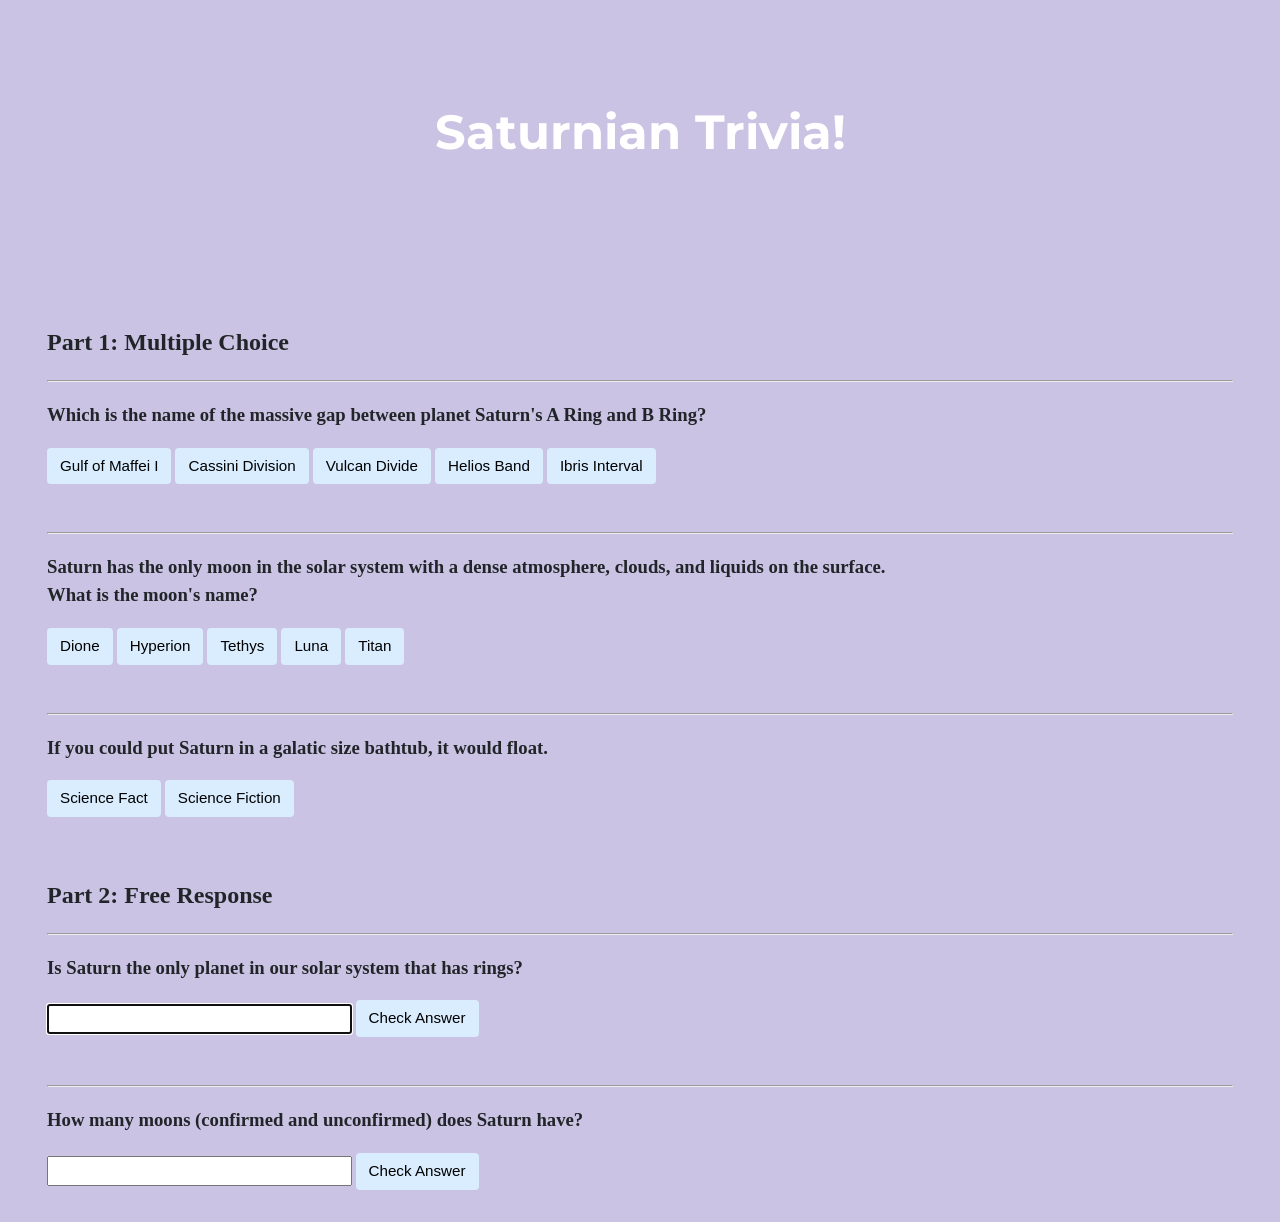
==== SaturnTriviaApp/index.html @ 4d4d66ab "first commit of project" ====
<!DOCTYPE html>

<html lang="en">
    <head>
        <link href="https://fonts.googleapis.com/css2?family=Montserrat:wght@500&display=swap" rel="stylesheet">
        <link href="styles.css" rel="stylesheet">
        <title>Trivia!</title>

        <script>
            //create play method for the confirmation sound
            function play()
            {
            var audio = new Audio('Saturn_sound.mp3');
            audio.play();
            }

            //Color buttons and fields and play confirmation sound according to whether the answer is correct or not
            function colorGreen(ans, pId)
                {
                    ans.style.backgroundColor = '#74c798';
                    document.getElementById(pId).innerHTML = "Correct!";
                    play();
                }
            function colorRed(ans, pId)
                {
                    ans.style.backgroundColor = '#EE9191';
                    document.getElementById(pId).innerHTML = "Incorrect";
                }


        //called by the form listener to check the user's response for correctness
            function checker1()
                {
                    var response1 = document.querySelector('#check1');
                    if(response1.value == "no")
                    {
                        colorGreen(response1, "fill1");
                    }
                    else
                    {
                    colorRed(response1, "fill1");
                    }
                }

            function checker2()
                {
                 var response2 = document.querySelector('#check2');
                    if(response2.value == 82)
                    {
                        colorGreen(response2, "fill2");
                    }
                    else
                    {
                    colorRed(response2, "fill2");
                    }
                }


        //form listener for the clicking of onsubmit to submit free answer form
            function flisten()
                {
                    document.querySelector('form').addEventListener('submit', checker1, checker2)
                 }
            document.addEventListener('DOMContentLoaded', flisten);
        </script>
    </head>

    <body>
        <div class="saturn-image">
            <div class="jumbotron">
            <h1>Saturnian Trivia!</h1>
            </div>
        </div>

        <div class="container">

            <div class="section">
                <h2>Part 1: Multiple Choice </h2>
                <hr>
                <!-- Ask multiple choice question and create clickable buttons for answer options -->
                     <h3>
                        Which is the name of the massive gap between planet Saturn's A Ring and B Ring?
                    </h3>
                    <button id = "Maffei" onclick = "colorRed(Maffei, 'multi1')" class = 'wrong' >Gulf of Maffei I </button>
                    <button id = "Cassini" onclick = "colorGreen(Cassini, 'multi1')" class = 'right'>Cassini Division</button>
                    <button id = "Vulcan" onclick = "colorRed(Vulcan, 'multi1')" class = 'wrong'>Vulcan Divide</button>
                    <button id = "Helios" onclick = "colorRed(Helios, 'multi1')" class = 'wrong'>Helios Band</button>
                    <button id = "Ibris" onclick = "colorRed(Ibris, 'multi1')" class = 'wrong'>Ibris Interval</button>
            </div>

            <p id="multi1"></p>

            <div class="section">
                <hr>
                <!-- Ask multiple choice question and create clickable buttons for answer options -->
                     <h3>
                        Saturn has the only moon in the solar system with a dense atmosphere, clouds, and liquids on the surface. <br>
                        What is the moon's name?
                    </h3>
                    <button id = "Dione" onclick = "colorRed(Dione, 'multi2')" class = 'wrong' >Dione </button>
                    <button id = "Hyperion" onclick = "colorRed(Hyperion, 'multi2')" class = 'wrong'>Hyperion</button>
                    <button id = "Tethys" onclick = "colorRed(Tethys, 'multi2')" class = 'wrong'>Tethys</button>
                    <button id = "Luna" onclick = "colorRed(Luna, 'multi2')" class = 'wrong'>Luna</button>
                    <button id = "Titan" onclick = "colorGreen(Titan, 'multi2')" class = 'right'>Titan</button>
            </div>
            <p id="multi2"></p>

             <div class="section">
                <hr>
                <!-- Ask multiple choice question and create clickable buttons for answer options -->
                     <h3>
                        If you could put Saturn in a galatic size bathtub, it would float. <br>

                    </h3>
                    <button id = "fact" onclick = "colorGreen(fact, 'multi3')" class = 'right'>Science Fact</button>
                    <button id = "fiction" onclick = "colorRed(fiction, 'multi3')" class = 'wrong' >Science Fiction </button>

            </div>
            <p id="multi3"></p>


            <div class="section">
                <h2>Part 2: Free Response</h2>
                <hr>
                <!--Ask free response question and use onsubmit with form to submit the answer for checking-->
                <h3>
                    Is Saturn the only planet in our solar system that has rings?
                </h3>
                <form onsubmit ="setTimeout(checker1, 1000); return false;">
                    <input id="check1" type ="text" autofocus placeholder="">
                    <input type = "submit" value = "Check Answer">
                </form>
            </div>

            <p id="fill1"></p>

            <div class="section">
                <hr>
                <!--Ask free response question and use onsubmit with form to submit the answer for checking-->
                <h3>
                    How many moons (confirmed and unconfirmed) does Saturn have?
                </h3>
                <form onsubmit ="setTimeout(checker2, 1000); return false;">
                    <input id="check2" type ="text" autofocus placeholder="">
                    <input type = "submit" value = "Check Answer">
                </form>
            </div>

             <p id="fill2"></p>
            </div>
    </body>
</html>
---- SaturnTriviaApp/styles.css ----
/*Changed background-color to match theme*/
body {
    background-color: #CBC3E3;
    color: #212529;
    font-size: 1rem;
    font-weight: 400;
    line-height: 1.5;
    margin: 0;
    text-align: left;
}

.container {
    margin-left: auto;
    margin-right: auto;
    padding-left: 15px;
    padding-right: 15px;
}

/*Added a banner image*/
.saturn-image {
  background-image: url("https://ide-1d96ea1571c9478c97547ffd33d6bff1-8080.cs50.ws/saturn.jpg");
  height: 33%;
  background-position: center;
  background-repeat: no-repeat;
  background-size: cover;
  position: relative;
}

.jumbotron {
    color: #fff;
    margin-bottom: 2rem;
    padding: 4rem 3rem;
    text-align: center;
}

.section {
    padding: 0.5rem 2rem 1rem 2rem;
}

/*change hover color to match theme*/
.section:hover {
    background-color: #f5f5f5;
    transition: color 2s ease-in-out, background-color 0.15s ease-in-out;
}

h1 {
    font-family: 'Montserrat', sans-serif;
    font-size: 48px;
}

button, input[type="submit"] {
    background-color: #d9edff;
    border: 1px solid transparent;
    border-radius: 0.25rem;
    font-size: 0.95rem;
    font-weight: 400;
    line-height: 1.5;
    padding: 0.375rem 0.75rem;
    text-align: center;
    transition: color 0.15s ease-in-out, background-color 0.15s ease-in-out, border-color 0.15s ease-in-out, box-shadow 0.15s ease-in-out;
    vertical-align: middle;
}


input[type="text"] {
    line-height: 1.8;
    width: 25%;
}

input[type="text"]:hover {
    background-color: #f5f5f5;
    transition: color 2s ease-in-out, background-color 0.15s ease-in-out;
}
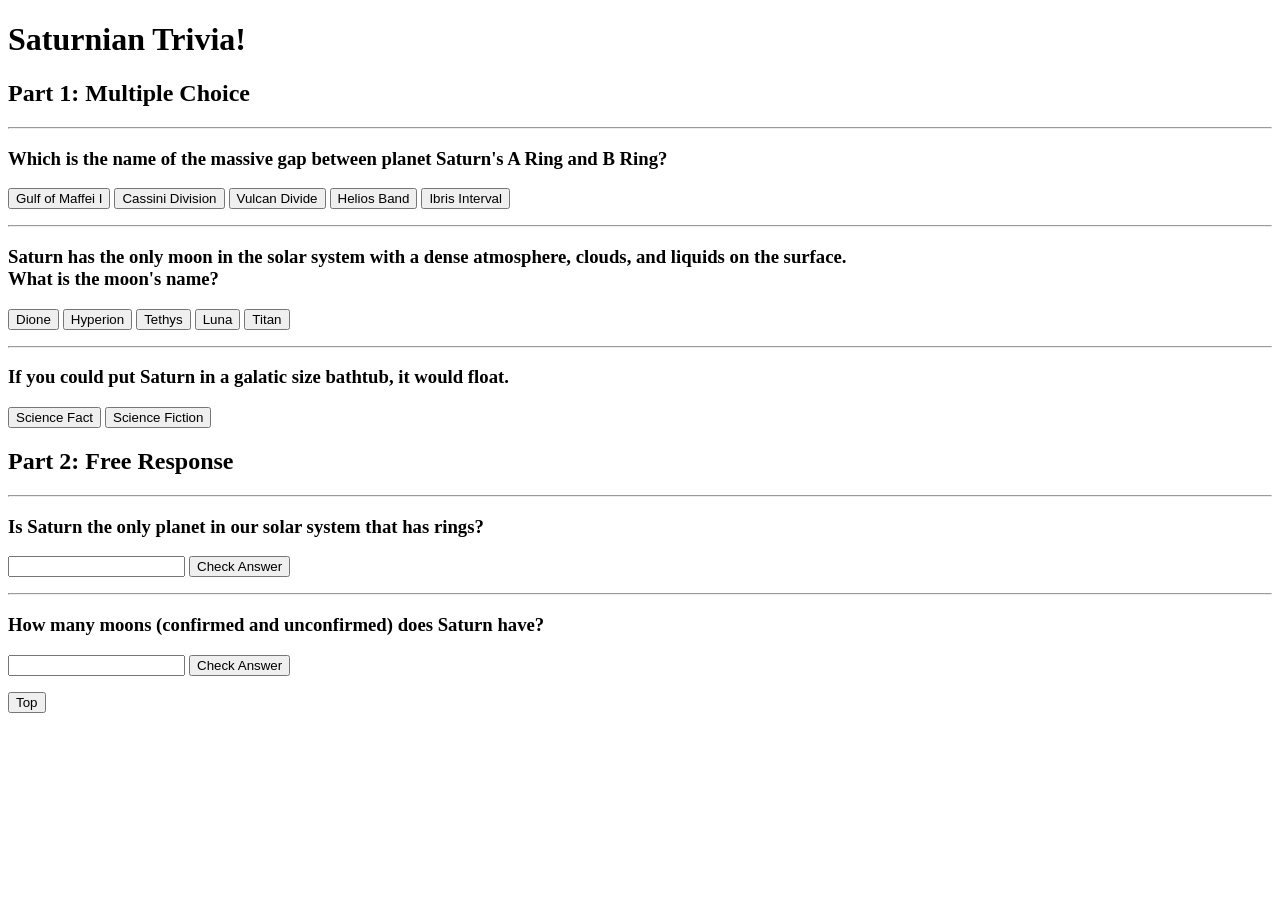
==== commit 0273fed1: "updated to include scrolling to top of the page" ====
--- a/SaturnTriviaApp/index.html
+++ b/SaturnTriviaApp/index.html
@@ -32,7 +32,7 @@
             function checker1()
                 {
                     var response1 = document.querySelector('#check1');
-                    if(response1.value == "no")
+                    if(response1.value == "no" || response1.value == "NO" || response1.value == "No")
                     {
                         colorGreen(response1, "fill1");
                     }
@@ -45,7 +45,7 @@
             function checker2()
                 {
                  var response2 = document.querySelector('#check2');
-                    if(response2.value == 82)
+                    if(response2.value == 82 || response2.value == "eighty-two" || response2.value == "Eighty-two")
                     {
                         colorGreen(response2, "fill2");
                     }
@@ -62,6 +62,26 @@
                     document.querySelector('form').addEventListener('submit', checker1, checker2)
                  }
             document.addEventListener('DOMContentLoaded', flisten);
+
+        //Get the button:
+            mybutton = document.getElementById("myBtn");
+
+        // When the user scrolls down 20px from the top of the document, show the button
+            window.onscroll = function() {scrollFunction()};
+
+              function scrollFunction() {
+                  if (document.body.scrollTop > 20 || document.documentElement.scrollTop > 20) {
+                  mybutton.style.display = "block";
+                 } else {
+               mybutton.style.display = "none";
+       }
+}
+
+// When the user clicks on the button, scroll to the top of the document
+function topFunction() {
+  document.body.scrollTop = 0; // For Safari
+  document.documentElement.scrollTop = 0; // For Chrome, Firefox, IE and Opera
+}
         </script>
     </head>
 
@@ -127,7 +147,7 @@
                     Is Saturn the only planet in our solar system that has rings?
                 </h3>
                 <form onsubmit ="setTimeout(checker1, 1000); return false;">
-                    <input id="check1" type ="text" autofocus placeholder="">
+                    <input id="check1" type ="text">
                     <input type = "submit" value = "Check Answer">
                 </form>
             </div>
@@ -141,12 +161,15 @@
                     How many moons (confirmed and unconfirmed) does Saturn have?
                 </h3>
                 <form onsubmit ="setTimeout(checker2, 1000); return false;">
-                    <input id="check2" type ="text" autofocus placeholder="">
+                    <input id="check2" type ="text">
                     <input type = "submit" value = "Check Answer">
                 </form>
             </div>
 
              <p id="fill2"></p>
             </div>
+
+            <!--Insert button to scroll to top-->
+            <button id="myBtn" onclick="topFunction()" title="Go to top">Top</button>
     </body>
 </html>
